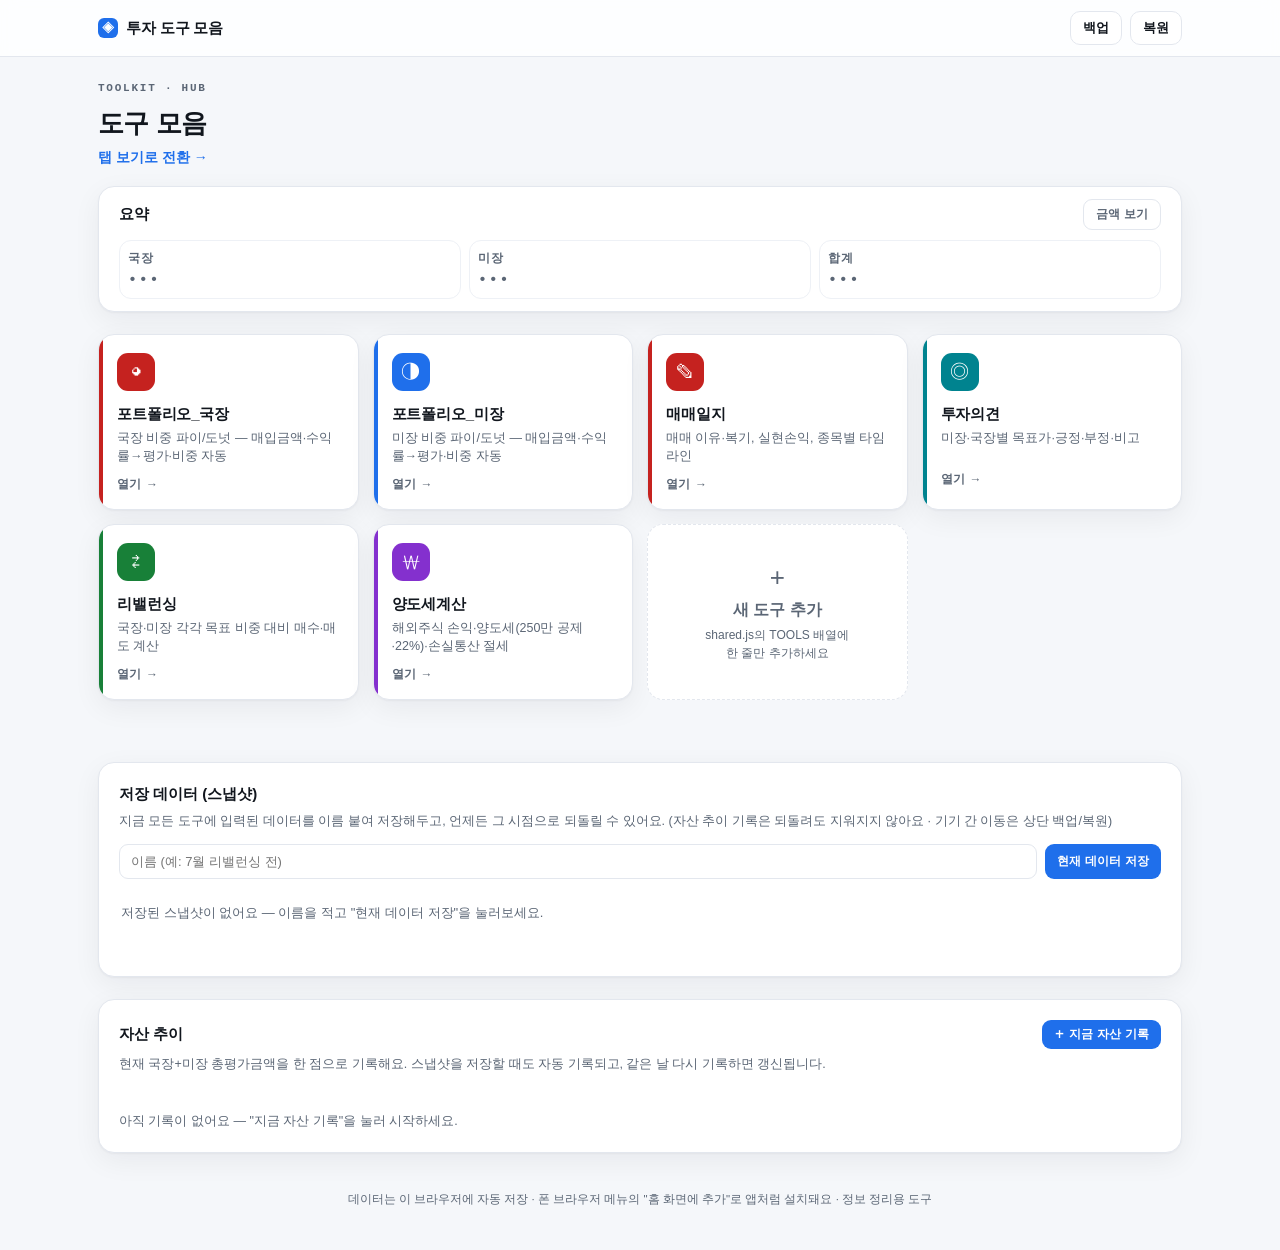
==== index.html @ b36881c7 "Add files via upload" ====
<!DOCTYPE html>
<html lang="ko">
<head>
<meta charset="UTF-8">
<meta name="viewport" content="width=device-width, initial-scale=1.0">
<title>도구 모음 · 허브</title>
<link rel="stylesheet" href="shared.css">
<link rel="manifest" href="manifest.json">
<meta name="theme-color" content="#1f6feb">
<link rel="apple-touch-icon" href="icon-180.png">
<meta name="apple-mobile-web-app-capable" content="yes">
<meta name="apple-mobile-web-app-title" content="투자도구">
<style>
  .panelbox{max-width:1120px;margin:0 auto 22px;background:#fff;border:1px solid var(--line,#e3e7ee);border-radius:16px;
    box-shadow:0 1px 2px rgba(16,22,30,.04),0 8px 28px rgba(16,22,30,.06);padding:20px}
  .panelbox h2{font-size:15px;font-weight:720;margin:0}
  .pb-head{display:flex;align-items:center;gap:10px;margin-bottom:14px;flex-wrap:wrap}
  .pb-head .sp{flex:1}
  .pb-head .meta{font:600 11.5px ui-monospace,monospace;color:var(--ink-soft,#5b6675)}
  .pbtn{border:1px solid var(--line,#e3e7ee);background:#fff;color:var(--ink-soft,#5b6675);font:600 12px system-ui;padding:6px 12px;border-radius:9px;cursor:pointer}
  .pbtn:hover{border-color:var(--accent,#1f6feb);color:var(--accent,#1f6feb)}
  .pbtn.pri{border:0;background:var(--accent,#1f6feb);color:#fff;font-weight:700}
  /* summary */
  #sumBox{transition:padding .18s ease}
  #sumBox.tight{padding:12px 20px}
  #sumBox.tight .pb-head{margin-bottom:10px}
  .sumgrid{display:grid;grid-template-columns:repeat(auto-fit,minmax(180px,1fr));gap:12px;transition:gap .18s ease}
  .sumgrid.collapsed{grid-template-columns:repeat(3,minmax(0,1fr));gap:8px}
  .sumgrid.collapsed .sumcell{padding:9px 8px}
  .sumgrid.collapsed .tv,.sumgrid.collapsed .pv,.sumgrid.collapsed .kk,.sumgrid.collapsed .s-empty{display:none}
  .sumgrid.collapsed .lb{font-size:12px}
  .sumgrid.collapsed .dots{display:block}
  .dots{display:none;font:700 15px ui-monospace,monospace;color:var(--ink-soft,#5b6675);letter-spacing:.12em;margin-top:5px}
  .sumcell{border:1px solid var(--line-soft,#eef1f6);border-radius:12px;padding:12px 14px}
  .sumcell .lb{font:700 11px ui-monospace,monospace;letter-spacing:.06em;color:var(--ink-soft,#5b6675)}
  .sumcell .tv{font:740 19px ui-monospace,monospace;margin-top:6px;white-space:nowrap}
  .sumcell .pv{font:640 13px ui-monospace,monospace;margin-top:3px;white-space:nowrap}
  .pv.pf,.tv.pf{color:#c5221f}.pv.ls,.tv.ls{color:#1f6feb}
  .sumcell .kk{font-size:10.5px;color:var(--ink-soft,#5b6675);margin-top:2px}
  .s-empty{font-size:12.5px;color:var(--ink-soft,#5b6675);margin-top:8px}
  /* history */
  .histchart{margin:2px 0 10px}
  .histchart svg{width:100%;height:auto;display:block}
  .h-empty{font-size:12.5px;color:var(--ink-soft,#5b6675);padding:6px 0 2px}
  .hrow{display:flex;align-items:center;gap:10px;padding:8px 4px;border-top:1px solid var(--line-soft,#eef1f6);font-size:12.5px}
  .hrow:first-child{border-top:0}
  .hrow .hd{font:600 12px ui-monospace,monospace;color:var(--ink-soft,#5b6675);width:88px;flex:none}
  .hrow .ht{font:700 13px ui-monospace,monospace}
  .hrow .hp{font:640 12px ui-monospace,monospace}
  .hp.pf{color:#c5221f}.hp.ls{color:#1f6feb}
  .autotag{font:700 9.5px ui-monospace,monospace;background:var(--line-soft,#eef1f6);color:var(--ink-soft,#5b6675);padding:2px 6px;border-radius:5px;margin-left:6px;vertical-align:1px}
  .hrow .hs{font:500 11px ui-monospace,monospace;color:var(--ink-soft,#5b6675)}
  .hrow .sp{flex:1}
  .hrow .hx{border:0;background:none;color:#b3bcc7;font-size:15px;cursor:pointer;border-radius:6px;padding:2px 6px}
  .hrow .hx:hover{color:#d24545;background:#fbeaea}
  /* snapshots */
  .snapnew{display:flex;gap:8px;margin-bottom:14px;flex-wrap:wrap}
  .snapnew input{flex:1;min-width:200px;font-size:13px;border:1px solid var(--line,#e3e7ee);border-radius:9px;padding:9px 11px}
  .snapnew input:focus{outline:2px solid var(--accent,#1f6feb);outline-offset:1px;border-color:transparent}
  .snaprow{display:flex;align-items:center;gap:10px;padding:11px 4px;border-top:1px solid var(--line-soft,#eef1f6)}
  .snaprow:first-child{border-top:0}
  .snapname{font-weight:680;font-size:13.5px}
  .snapmeta{font:500 11.5px ui-monospace,monospace;color:var(--ink-soft,#5b6675);margin-top:1px}
  .snapinfo{flex:1;min-width:0}
  .snaprow .sload{color:var(--accent,#1f6feb)}
  .snaprow .sdel{color:#c5221f}
  .snaprow .sdel:hover{border-color:#c5221f;background:#fdf3f2}
  .snapempty{color:var(--ink-soft,#5b6675);font-size:13px;padding:10px 2px}
  .snapmsg{font:600 12px ui-monospace,monospace;color:#188038;min-height:15px;margin-top:8px}
  .hint{font-size:12.5px;color:var(--ink-soft,#5b6675);margin:-8px 0 14px}
  @media(max-width:640px){
    body{padding:16px 10px 44px}
    input,select,textarea{font-size:16px !important}
  }
</style>
</head>
<body>
  <div id="appbar"></div>
  <div class="wrap">
    <div class="pagehead">
      <div class="eyebrow">Toolkit · Hub</div>
      <h1 class="title">도구 모음</h1>
      <p class="sub"><a href="tabs.html" style="color:var(--accent);text-decoration:none;font-weight:600">탭 보기로 전환 →</a></p>
    </div>

    <!-- 5) 요약 위젯 -->
    <section class="panelbox" id="sumBox">
      <div class="pb-head"><h2>요약</h2><span class="meta" id="sumUpd"></span><span class="sp"></span>
        <button class="pbtn" id="eyeBtn" aria-pressed="true">금액 보기</button></div>
      <div class="sumgrid" id="sumGrid"></div>
    </section>

    <div class="cards" id="cards"></div>

    <!-- 스냅샷 -->
    <section class="panelbox" style="margin-top:22px">
      <div class="pb-head"><h2>저장 데이터 (스냅샷)</h2></div>
      <p class="hint">지금 모든 도구에 입력된 데이터를 이름 붙여 저장해두고, 언제든 그 시점으로 되돌릴 수 있어요. (자산 추이 기록은 되돌려도 지워지지 않아요 · 기기 간 이동은 상단 백업/복원)</p>
      <div class="snapnew">
        <input id="snapName" placeholder="이름 (예: 7월 리밸런싱 전)">
        <button class="pbtn pri" id="snapSave">현재 데이터 저장</button>
      </div>
      <div id="snapList"></div>
      <div class="snapmsg" id="snapMsg"></div>
    </section>

    <!-- 1) 자산 추이 (맨 아래) -->
    <section class="panelbox" style="margin-top:22px">
      <div class="pb-head"><h2>자산 추이</h2><span class="sp"></span>
        <button class="pbtn pri" id="histAdd">+ 지금 자산 기록</button></div>
      <p class="hint">현재 국장+미장 총평가금액을 한 점으로 기록해요. 스냅샷을 저장할 때도 자동 기록되고, 같은 날 다시 기록하면 갱신됩니다.</p>
      <div class="histchart" id="histChart"></div>
      <div id="histList"></div>
    </section>

  </div>
  <div class="foot">데이터는 이 브라우저에 자동 저장 · 폰 브라우저 메뉴의 "홈 화면에 추가"로 앱처럼 설치돼요 · 정보 정리용 도구</div>

  <script src="shared.js"></script>
  <script>
    mountAppbar("hub");
    const box = document.getElementById("cards");
    APP.TOOLS.forEach(t => {
      const a = document.createElement("a");
      a.className = "card"; a.href = t.file;
      a.innerHTML =
        '<span class="stripe" style="background:'+t.accent+'"></span>' +
        '<span class="glyph" style="background:'+t.accent+'">'+(t.glyph||"◆")+'</span>' +
        '<div class="nm">'+t.name+'</div>' +
        '<div class="ds">'+(t.desc||"")+'</div>' +
        '<div class="go">열기 →</div>';
      box.appendChild(a);
    });
    const hint = document.createElement("div");
    hint.className = "card ghost";
    hint.innerHTML = '<div class="plus">+</div><div style="margin-top:8px;font-weight:600">새 도구 추가</div>'+
      '<div style="font-size:12px;margin-top:4px">shared.js의 TOOLS 배열에<br>한 줄만 추가하세요</div>';
    box.appendChild(hint);

    (function(){
      const SKEY="toolkit:snapshots", HKEY="toolkit:history", EYE="toolkit:hub-hide";
      const $=id=>document.getElementById(id);
      const esc=s=>String(s).replace(/[&<>"]/g,c=>({"&":"&amp;","<":"&lt;",">":"&gt;",'"':"&quot;"}[c]));
      const p2=n=>String(n).padStart(2,"0");
      const fmtTs=ts=>{const d=new Date(ts);return d.getFullYear()+"-"+p2(d.getMonth()+1)+"-"+p2(d.getDate())+" "+p2(d.getHours())+":"+p2(d.getMinutes());};
      const fmtD=ts=>{const d=new Date(ts);return d.getFullYear()+"-"+p2(d.getMonth()+1)+"-"+p2(d.getDate());};
      const won=n=>"₩"+Math.round(Number(n)||0).toLocaleString("ko-KR");
      let HIDE=localStorage.getItem(EYE)!=="0";  // 기본값: 숨김
      const amt=v=>HIDE?"•••••":v;

      /* ---- 파이 합계 읽기 ---- */
      function pieTotals(key){try{const s=localStorage.getItem(key);if(!s)return null;
        const o=JSON.parse(s);const arr=Array.isArray(o)?o:(o.data||[]);
        if(!Array.isArray(arr)||!arr.length)return null;
        let ev=0,buy=0;arr.forEach(x=>{const a=Number(x.amount)||0,r=Number(x.roi)||0;
          const e=(x.eval!=null&&x.eval!=="")?Number(x.eval):a*(1+r/100);ev+=e;buy+=a;});
        return {ev,buy,updatedAt:(o&&o.updatedAt)||null};}catch(e){return null;}}

      /* ---- 5) 요약 위젯 ---- */
      function cell(label,t){
        if(!t)return '<div class="sumcell"><div class="lb">'+label+'</div><div class="dots">•••</div><div class="s-empty">데이터 없음 — 포트폴리오에 입력하세요</div></div>';
        const pnl=t.ev-t.buy, pct=t.buy>0?pnl/t.buy*100:0, c=pnl>=0?"pf":"ls", sg=pnl>=0?"+":"-";
        const pnlTxt=sg+"₩"+Math.round(Math.abs(pnl)).toLocaleString("ko-KR")+" ("+(pnl>=0?"+":"")+pct.toFixed(1)+"%)";
        return '<div class="sumcell"><div class="lb">'+label+'</div>'+
          '<div class="dots">•••</div>'+
          '<div class="tv">'+won(t.ev)+'</div>'+
          '<div class="pv '+c+'">'+pnlTxt+'</div>'+
          '<div class="kk">총평가 · 손익</div></div>';
      }
      function renderSummary(){
        const kr=pieTotals("toolkit:pie1"), us=pieTotals("toolkit:pie-us");
        let tot=null;
        if(kr||us)tot={ev:(kr?kr.ev:0)+(us?us.ev:0),buy:(kr?kr.buy:0)+(us?us.buy:0)};
        $("sumGrid").innerHTML=cell("국장",kr)+cell("미장",us)+cell("합계",tot);
        const ts=Math.max(kr&&kr.updatedAt||0,us&&us.updatedAt||0);
        $("sumUpd").textContent=(HIDE||!ts)?"":("마지막 업데이트: "+fmtTs(ts));
        $("sumGrid").classList.toggle("collapsed",HIDE);
        $("sumBox").classList.toggle("tight",HIDE);
        $("eyeBtn").textContent=HIDE?"금액 보기":"금액 숨기기";
        $("eyeBtn").setAttribute("aria-pressed",HIDE?"true":"false");
      }
      $("eyeBtn").addEventListener("click",()=>{HIDE=!HIDE;
        try{localStorage.setItem(EYE,HIDE?"1":"0");}catch(e){}
        renderSummary();renderHistory();});

      /* ---- 1) 자산 추이 ---- */
      function readHist(){try{const s=localStorage.getItem(HKEY);const a=s?JSON.parse(s):[];return Array.isArray(a)?a:[];}catch(e){return [];}}
      function writeHist(a){try{localStorage.setItem(HKEY,JSON.stringify(a));}catch(e){}}
      function record(silent){
        const kr=pieTotals("toolkit:pie1"), us=pieTotals("toolkit:pie-us");
        if(!kr&&!us){if(!silent)alert("기록할 데이터가 없어요 — 포트폴리오에 종목을 입력한 뒤 기록해 주세요.");return;}
        const e={id:Date.now().toString(36),ts:Date.now(),kr:kr?Math.round(kr.ev):0,us:us?Math.round(us.ev):0,
          krBuy:kr?Math.round(kr.buy):0,usBuy:us?Math.round(us.buy):0};
        e.total=e.kr+e.us; e.totalBuy=e.krBuy+e.usBuy;
        let h=readHist().filter(x=>fmtD(x.ts)!==fmtD(e.ts));
        h.push(e);h.sort((a,b)=>a.ts-b.ts);writeHist(h);renderHistory();
      }
      $("histAdd").addEventListener("click",()=>record(false));
      function chartSvg(h){
        if(h.length<2)return '<div class="h-empty">'+(h.length===1?"기록 1개 — 다음 기록부터 선이 그려져요.":"")+'</div>';
        const W=640,H=150,P=26;
        const hb=h.filter(x=>x.totalBuy!=null);
        const xs=h.map(x=>x.ts),ys=h.map(x=>x.total).concat(hb.map(x=>x.totalBuy));
        const x0=Math.min.apply(null,xs),x1=Math.max.apply(null,xs);
        const y0=Math.min.apply(null,ys),y1=Math.max.apply(null,ys);
        const xr=(x1-x0)||1, yr=(y1-y0)||1;
        const px=t=>P+(t-x0)/xr*(W-2*P), py=v=>H-P-(v-y0)/yr*(H-2*P-6);
        const pts=h.map(x=>px(x.ts).toFixed(1)+","+py(x.total).toFixed(1)).join(" ");
        const dots=h.map(x=>'<circle cx="'+px(x.ts).toFixed(1)+'" cy="'+py(x.total).toFixed(1)+'" r="3.4" fill="#1f6feb"/>').join("");
        const last=h[h.length-1];
        const lx=Math.min(px(last.ts),W-P-4), ly=Math.max(py(last.total)-10,12);
        const ptsB=hb.map(x=>px(x.ts).toFixed(1)+","+py(x.totalBuy).toFixed(1)).join(" ");
        const buyLine=hb.length>=2?'<polyline points="'+ptsB+'" fill="none" stroke="#9aa4b0" stroke-width="2" stroke-dasharray="5 4" stroke-linejoin="round"/>':'';
        return '<svg viewBox="0 0 '+W+' '+H+'" role="img" aria-label="자산 추이">'+
          '<text x="'+P+'" y="13" font-size="10" font-family="monospace" fill="#1f6feb">— 평가</text>'+
          (hb.length>=2?'<text x="'+(P+52)+'" y="13" font-size="10" font-family="monospace" fill="#9aa4b0">--- 매입</text>':'')+
          buyLine+
          '<polyline points="'+pts+'" fill="none" stroke="#1f6feb" stroke-width="2.5" stroke-linejoin="round" stroke-linecap="round"/>'+dots+
          '<text x="'+P+'" y="'+(H-8)+'" font-size="10" font-family="monospace" fill="#5b6675">'+fmtD(x0)+'</text>'+
          '<text x="'+(W-P)+'" y="'+(H-8)+'" font-size="10" font-family="monospace" fill="#5b6675" text-anchor="end">'+fmtD(x1)+'</text>'+
          '<text x="'+lx+'" y="'+ly+'" font-size="11" font-weight="700" font-family="monospace" fill="#11161d" text-anchor="end">'+esc(amt(won(last.total)))+'</text>'+
          '</svg>';
      }
      function renderHistory(){
        const h=readHist();
        $("histChart").innerHTML=chartSvg(h);
        const recent=h.slice().reverse().slice(0,12);
        $("histList").innerHTML=recent.length?recent.map(x=>
          '<div class="hrow"><span class="hd">'+fmtD(x.ts)+'</span>'+
          '<span class="ht">'+esc(amt(won(x.total)))+'</span>'+
          (x.totalBuy!=null?'<span class="hp '+((x.total-x.totalBuy)>=0?'pf':'ls')+'">'+esc(amt(((x.total-x.totalBuy)>=0?'+':'-')+"₩"+Math.abs(x.total-x.totalBuy).toLocaleString("ko-KR")))+'</span>':'')+
          '<span class="hs">국장 '+esc(amt(won(x.kr)))+' · 미장 '+esc(amt(won(x.us)))+'</span>'+
          '<span class="sp"></span><button class="hx" data-hdel="'+x.id+'" title="이 기록 삭제">×</button></div>').join("")
          +(h.length>12?'<div class="h-empty">외 '+(h.length-12)+'개 기록</div>':'')
          :'<div class="h-empty">아직 기록이 없어요 — "지금 자산 기록"을 눌러 시작하세요.</div>';
      }
      $("histList").addEventListener("click",e=>{const b=e.target.closest("[data-hdel]");if(!b)return;
        if(!confirm("이 날짜의 기록을 삭제할까요?"))return;
        writeHist(readHist().filter(x=>x.id!==b.dataset.hdel));renderHistory();});

      /* ---- 스냅샷 ---- */
      function readSnaps(){try{const s=localStorage.getItem(SKEY);const a=s?JSON.parse(s):[];return Array.isArray(a)?a:[];}catch(e){return [];}}
      function writeSnaps(a,silent){try{localStorage.setItem(SKEY,JSON.stringify(a));return true;}
        catch(e){if(!silent)alert("저장 공간이 부족해요. 오래된 스냅샷을 삭제하고 다시 시도해 주세요.");return false;}}
      function collect(){const d={};for(let i=0;i<localStorage.length;i++){const k=localStorage.key(i);
        if(k&&k.indexOf("toolkit:")===0&&k!==SKEY&&k!==HKEY)d[k]=localStorage.getItem(k);}return d;}
      function setMsg(m){$("snapMsg").textContent=m||"";}
      function renderSnaps(){
        const list=$("snapList"),snaps=readSnaps();
        if(!snaps.length){list.innerHTML='<div class="snapempty">저장된 스냅샷이 없어요 — 이름을 적고 "현재 데이터 저장"을 눌러보세요.</div>';return;}
        list.innerHTML=snaps.map(s=>
          '<div class="snaprow">'+
            '<div class="snapinfo"><div class="snapname">'+esc(s.name)+(s.auto?'<span class="autotag">자동</span>':'')+'</div>'+
            '<div class="snapmeta">'+fmtTs(s.ts)+' · '+Object.keys(s.data||{}).length+'개 항목</div></div>'+
            '<button class="pbtn sload" data-load="'+s.id+'">불러오기</button>'+
            '<button class="pbtn sdel" data-del="'+s.id+'">삭제</button>'+
          '</div>').join("");
      }
      $("snapSave").addEventListener("click",()=>{
        const data=collect();
        if(!Object.keys(data).length){alert("저장할 데이터가 없어요. 도구에 값을 입력한 뒤 저장해 주세요.");return;}
        const name=$("snapName").value.trim()||("스냅샷 "+fmtTs(Date.now()));
        const snaps=readSnaps();
        snaps.unshift({id:Date.now().toString(36)+Math.random().toString(36).slice(2,6),name,ts:Date.now(),data});
        if(writeSnaps(snaps)){$("snapName").value="";renderSnaps();record(true);
          setMsg('"'+name+'" 저장 완료 (자산 추이에도 기록됨)');setTimeout(()=>setMsg(""),3500);}
      });
      $("snapList").addEventListener("click",e=>{
        const ld=e.target.closest("[data-load]"), dl=e.target.closest("[data-del]");
        const snaps=readSnaps();
        if(ld){
          const s=snaps.find(x=>x.id===ld.dataset.load);if(!s)return;
          if(!confirm('"'+s.name+'" ('+fmtTs(s.ts)+') 시점으로 되돌릴까요?\n\n지금 도구들에 입력된 데이터가 이 스냅샷 내용으로 바뀝니다.\n(현재 상태가 필요하면 먼저 저장해 두세요)'))return;
          const del=[];for(let i=0;i<localStorage.length;i++){const k=localStorage.key(i);
            if(k&&k.indexOf("toolkit:")===0&&k!==SKEY&&k!==HKEY)del.push(k);}
          del.forEach(k=>localStorage.removeItem(k));
          Object.keys(s.data||{}).forEach(k=>{try{localStorage.setItem(k,s.data[k]);}catch(e){}});
          renderSummary();
          setMsg('"'+s.name+'" 시점으로 복원했어요 — 각 도구를 열면 해당 데이터가 보여요');
        }
        if(dl){
          const s=snaps.find(x=>x.id===dl.dataset.del);if(!s)return;
          if(!confirm('"'+s.name+'" 스냅샷을 삭제할까요? 되돌릴 수 없어요.'))return;
          writeSnaps(snaps.filter(x=>x.id!==s.id));renderSnaps();setMsg("삭제했어요");setTimeout(()=>setMsg(""),3000);
        }
      });

      /* 주 1회 자동 스냅샷 + 자산 기록 */
      (function(){
        const AK="toolkit:autosnap-ts";
        const last=Number(localStorage.getItem(AK)||0);
        if(Date.now()-last<7*86400000)return;
        const d=collect();if(!Object.keys(d).length)return;
        let snaps=readSnaps();
        snaps.unshift({id:Date.now().toString(36)+"a",name:"자동 저장 "+fmtD(Date.now()),ts:Date.now(),auto:true,data:d});
        const autos=snaps.filter(s=>s.auto);
        if(autos.length>4){const drop=new Set(autos.slice(4).map(s=>s.id));snaps=snaps.filter(s=>!drop.has(s.id));}
        if(writeSnaps(snaps,true)){try{localStorage.setItem(AK,String(Date.now()));}catch(e){}record(true);}
      })();
      renderSummary();renderHistory();renderSnaps();
    })();

    if("serviceWorker" in navigator){addEventListener("load",()=>navigator.serviceWorker.register("./sw.js").catch(()=>{}));}
  </script>
</body>
</html>
---- shared.css ----
/* ============================================================
   shared.css  —  공통 디자인 토큰 & UI 기본 요소
   모든 도구 페이지 / 허브 / 탭이 이 파일 하나를 공유합니다.
   색·폰트를 바꾸려면 :root 값만 고치면 전부 반영돼요.
   ============================================================ */
:root{
  --ink:#11161d; --ink-soft:#5b6675;
  --line:#e3e7ee; --line-soft:#eef1f6;
  --panel:#ffffff; --canvas:#f5f7fa;
  --accent:#1f6feb; --ok:#1a7f5a; --warn:#c2772a; --danger:#d24545;
  --radius:16px; --radius-sm:10px;
  --shadow:0 1px 2px rgba(16,22,30,.04),0 8px 28px rgba(16,22,30,.06);
  --mono:ui-monospace,"SF Mono","Cascadia Mono","Segoe UI Mono",Consolas,monospace;
  --sans:ui-sans-serif,-apple-system,"Segoe UI","Apple SD Gothic Neo","Malgun Gothic",Roboto,sans-serif;
}
*{box-sizing:border-box}
html,body{margin:0}
body{font-family:var(--sans);color:var(--ink);background:var(--canvas);
  -webkit-font-smoothing:antialiased;line-height:1.5}
a{color:inherit}
.wrap{max-width:1120px;margin:0 auto;padding:0 18px}

/* ---- app bar (공통 헤더) ---- */
.appbar{position:sticky;top:0;z-index:20;background:rgba(255,255,255,.82);
  backdrop-filter:saturate(1.4) blur(8px);border-bottom:1px solid var(--line)}
.appbar-in{max-width:1120px;margin:0 auto;padding:11px 18px;display:flex;align-items:center;gap:12px}
.appbar .brand{font-weight:740;font-size:15px;letter-spacing:-.01em;display:flex;align-items:center;gap:8px}
.appbar .brand .mark{width:20px;height:20px;border-radius:6px;background:var(--accent);
  display:inline-grid;place-items:center;color:#fff;font:800 12px var(--mono)}
.appbar .back{font-size:13px;color:var(--ink-soft);text-decoration:none;padding:5px 9px;border-radius:8px}
.appbar .back:hover{background:var(--line-soft);color:var(--ink)}
.appbar .spacer{flex:1}
.appbar .acts{display:flex;gap:8px}

/* ---- buttons ---- */
.btn{font:600 13px var(--sans);border:1px solid var(--line);background:#fff;color:var(--ink);
  padding:7px 12px;border-radius:var(--radius-sm);cursor:pointer;transition:.15s}
.btn:hover{border-color:var(--accent);color:var(--accent)}
.btn.solid{background:var(--ink);color:#fff;border-color:var(--ink)}
.btn.solid:hover{opacity:.9;color:#fff}
.btn:focus-visible{outline:2px solid var(--accent);outline-offset:2px}

/* ---- header block ---- */
.pagehead{padding:26px 0 18px}
.eyebrow{font:600 11px/1 var(--mono);letter-spacing:.16em;text-transform:uppercase;color:var(--ink-soft);margin-bottom:10px}
h1.title{font-size:26px;font-weight:760;letter-spacing:-.02em;margin:0 0 4px}
.sub{color:var(--ink-soft);font-size:14px;margin:0}

/* ---- panel & fields ---- */
.panel{background:var(--panel);border:1px solid var(--line);border-radius:var(--radius);box-shadow:var(--shadow)}
.field{font-family:var(--sans);font-size:13px;border:1px solid var(--line);background:#fff;
  border-radius:9px;padding:8px 10px;color:var(--ink);width:100%}
.field:focus{outline:2px solid var(--accent);outline-offset:1px;border-color:transparent}

/* ---- tool cards (hub) ---- */
.cards{display:grid;grid-template-columns:repeat(auto-fill,minmax(240px,1fr));gap:14px;padding-bottom:40px}
.card{position:relative;display:block;text-decoration:none;background:var(--panel);
  border:1px solid var(--line);border-radius:var(--radius);box-shadow:var(--shadow);
  padding:18px 18px 16px;overflow:hidden;transition:transform .16s,box-shadow .16s}
.card:hover{transform:translateY(-2px);box-shadow:0 2px 4px rgba(16,22,30,.05),0 16px 40px rgba(16,22,30,.10)}
.card .stripe{position:absolute;left:0;top:0;bottom:0;width:4px}
.card .glyph{width:38px;height:38px;border-radius:11px;display:grid;place-items:center;
  font-size:19px;color:#fff;margin-bottom:12px}
.card .nm{font-weight:720;font-size:15px;letter-spacing:-.01em}
.card .ds{color:var(--ink-soft);font-size:12.5px;margin-top:3px;min-height:2.6em}
.card .go{margin-top:10px;font:600 12px var(--mono);color:var(--ink-soft)}
.card:hover .go{color:var(--accent)}
.card.ghost{border-style:dashed;box-shadow:none;color:var(--ink-soft);display:flex;
  flex-direction:column;justify-content:center;align-items:center;text-align:center;min-height:150px}
.card.ghost:hover{transform:none;border-color:var(--accent);color:var(--accent)}
.card.ghost .plus{font-size:26px;font-weight:400;line-height:1}

/* ---- tabs (tab shell) ---- */
.tabbar{display:flex;gap:4px;overflow-x:auto;padding:8px 0 0}
.tab{white-space:nowrap;font:600 13px var(--sans);border:0;background:none;color:var(--ink-soft);
  padding:9px 14px;border-radius:9px 9px 0 0;cursor:pointer;border-bottom:2px solid transparent}
.tab[aria-selected="true"]{color:var(--ink);border-bottom-color:var(--accent);background:var(--panel)}
.frame-wrap{background:var(--panel);border:1px solid var(--line);border-top:0;
  border-radius:0 0 var(--radius) var(--radius);overflow:hidden;box-shadow:var(--shadow)}
.frame-wrap iframe{display:block;width:100%;height:calc(100vh - 150px);min-height:520px;border:0}

.foot{color:var(--ink-soft);font-size:11.5px;text-align:center;padding:16px 0 40px}
@media(prefers-reduced-motion:reduce){*{transition:none!important}}
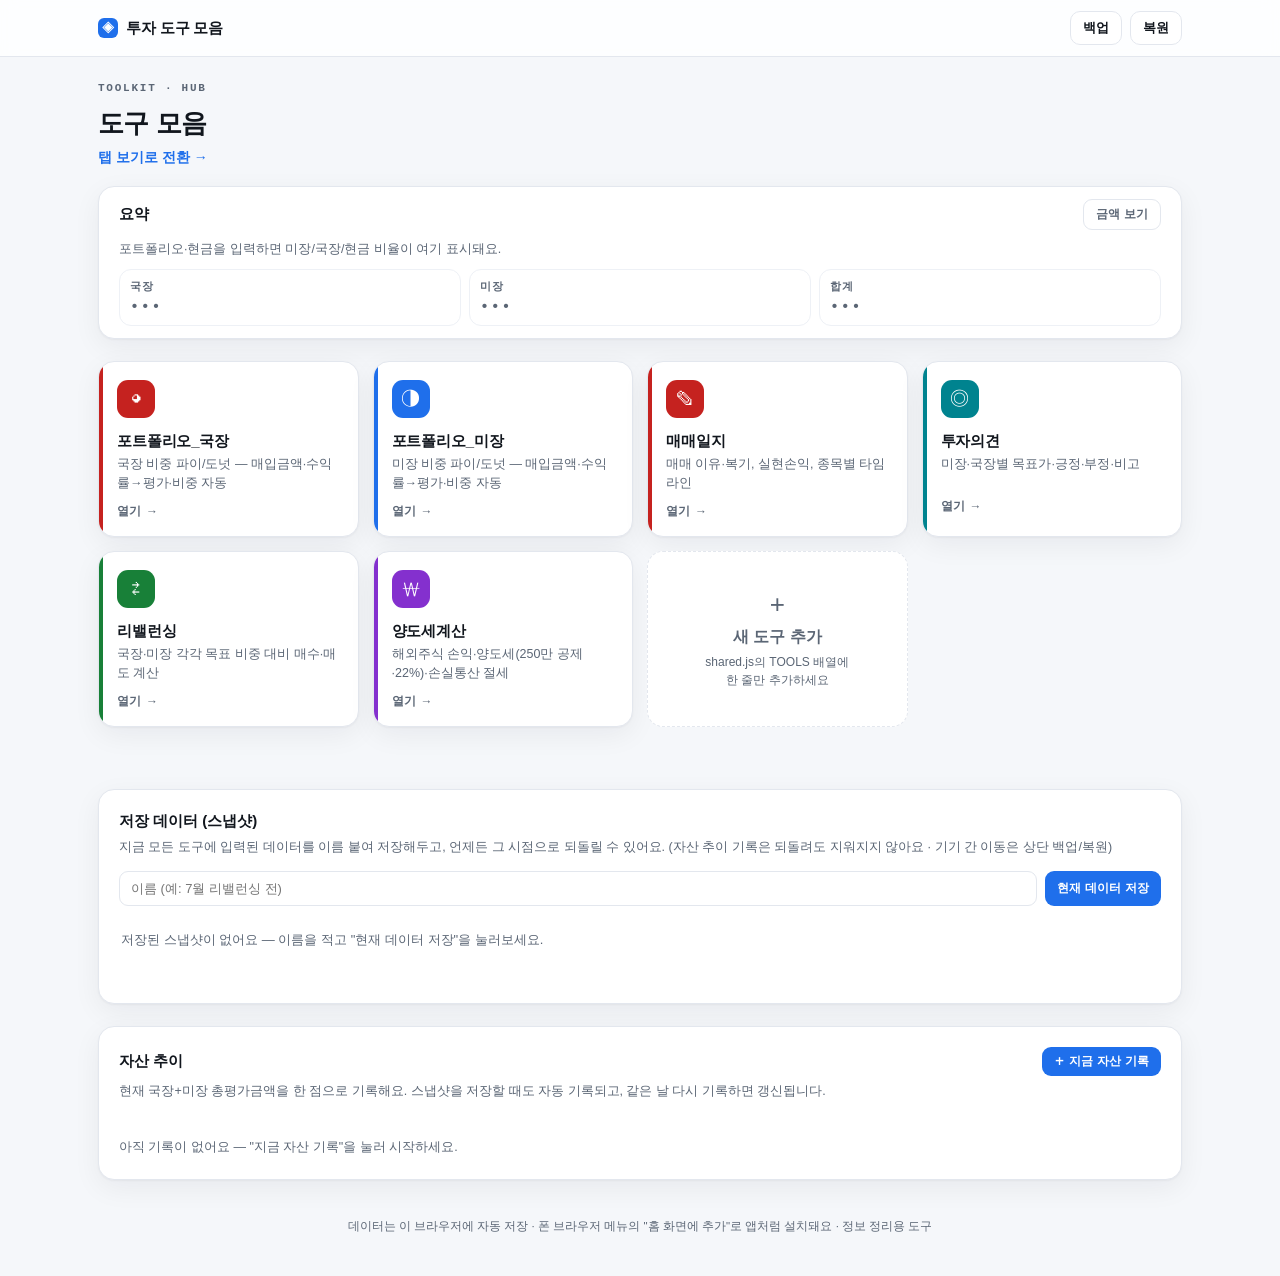
==== commit c9a4a7e0: "Add files via upload" ====
--- a/index.html
+++ b/index.html
@@ -24,12 +24,24 @@
   #sumBox{transition:padding .18s ease}
   #sumBox.tight{padding:12px 20px}
   #sumBox.tight .pb-head{margin-bottom:10px}
-  .sumgrid{display:grid;grid-template-columns:repeat(auto-fit,minmax(180px,1fr));gap:12px;transition:gap .18s ease}
-  .sumgrid.collapsed{grid-template-columns:repeat(3,minmax(0,1fr));gap:8px}
-  .sumgrid.collapsed .sumcell{padding:9px 8px}
-  .sumgrid.collapsed .tv,.sumgrid.collapsed .pv,.sumgrid.collapsed .kk,.sumgrid.collapsed .s-empty{display:none}
-  .sumgrid.collapsed .lb{font-size:12px}
+  #sumBox.tight .allobar{margin-bottom:10px}
+  .sumgrid{display:grid;grid-template-columns:repeat(3,minmax(0,1fr));gap:8px}
+  .sumgrid .sumcell{padding:9px 10px}
+  .sumcell .tv{font:740 16px ui-monospace,monospace;margin-top:4px}
+  .sumcell .pv{font:640 11.5px ui-monospace,monospace;margin-top:2px}
+  .sumcell .kk{display:none}
+  .sumgrid.collapsed .tv,.sumgrid.collapsed .pv,.sumgrid.collapsed .s-empty{display:none}
   .sumgrid.collapsed .dots{display:block}
+  /* 비율 막대 */
+  .allobar{margin:2px 0 14px}
+  .allobar .track{display:flex;height:22px;border-radius:7px;overflow:hidden;background:var(--line-soft,#eef1f6)}
+  .allobar .seg{height:100%}
+  .allobar .lg{display:flex;flex-wrap:wrap;gap:12px 16px;margin-top:9px}
+  .allobar .lg .it{display:flex;align-items:center;gap:6px;font-size:12px;color:#27313d}
+  .allobar .lg .sw{width:10px;height:10px;border-radius:3px;flex:none}
+  .allobar .lg .pc{font:700 12px ui-monospace,monospace}
+  .allobar .lg .am{font:500 11px ui-monospace,monospace;color:var(--ink-soft,#5b6675)}
+  .allobar .empty{font-size:12.5px;color:var(--ink-soft,#5b6675)}
   .dots{display:none;font:700 15px ui-monospace,monospace;color:var(--ink-soft,#5b6675);letter-spacing:.12em;margin-top:5px}
   .sumcell{border:1px solid var(--line-soft,#eef1f6);border-radius:12px;padding:12px 14px}
   .sumcell .lb{font:700 11px ui-monospace,monospace;letter-spacing:.06em;color:var(--ink-soft,#5b6675)}
@@ -87,6 +99,7 @@
     <section class="panelbox" id="sumBox">
       <div class="pb-head"><h2>요약</h2><span class="meta" id="sumUpd"></span><span class="sp"></span>
         <button class="pbtn" id="eyeBtn" aria-pressed="true">금액 보기</button></div>
+      <div class="allobar" id="alloBar"></div>
       <div class="sumgrid" id="sumGrid"></div>
     </section>
 
@@ -154,30 +167,52 @@
         if(!Array.isArray(arr)||!arr.length)return null;
         let ev=0,buy=0;arr.forEach(x=>{const a=Number(x.amount)||0,r=Number(x.roi)||0;
           const e=(x.eval!=null&&x.eval!=="")?Number(x.eval):a*(1+r/100);ev+=e;buy+=a;});
-        return {ev,buy,updatedAt:(o&&o.updatedAt)||null};}catch(e){return null;}}
+        const cash=(o&&o.cash)||{};
+        return {ev,buy,updatedAt:(o&&o.updatedAt)||null,
+          cashKrwTotal:Number(cash.krwTotal)||0, cashUsdKrw:(Number(cash.usd)||0)*(Number(cash.rate)||0), cashKrwOnly:Number(cash.krw)||0};}catch(e){return null;}}
 
       /* ---- 5) 요약 위젯 ---- */
       function cell(label,t){
-        if(!t)return '<div class="sumcell"><div class="lb">'+label+'</div><div class="dots">•••</div><div class="s-empty">데이터 없음 — 포트폴리오에 입력하세요</div></div>';
+        if(!t)return '<div class="sumcell"><div class="lb">'+label+'</div><div class="dots">•••</div><div class="s-empty">없음</div></div>';
+        const asset=t.ev+(t.cashKrwTotal||0);
         const pnl=t.ev-t.buy, pct=t.buy>0?pnl/t.buy*100:0, c=pnl>=0?"pf":"ls", sg=pnl>=0?"+":"-";
         const pnlTxt=sg+"₩"+Math.round(Math.abs(pnl)).toLocaleString("ko-KR")+" ("+(pnl>=0?"+":"")+pct.toFixed(1)+"%)";
-        return '<div class="sumcell"><div class="lb">'+label+'</div>'+
+        return '<div class="sumcell"><div class="lb">'+label+' 총자산</div>'+
           '<div class="dots">•••</div>'+
-          '<div class="tv">'+won(t.ev)+'</div>'+
-          '<div class="pv '+c+'">'+pnlTxt+'</div>'+
-          '<div class="kk">총평가 · 손익</div></div>';
+          '<div class="tv">'+won(asset)+'</div>'+
+          '<div class="pv '+c+'" title="주식 손익">'+pnlTxt+'</div></div>';
       }
       function renderSummary(){
         const kr=pieTotals("toolkit:pie1"), us=pieTotals("toolkit:pie-us");
         let tot=null;
-        if(kr||us)tot={ev:(kr?kr.ev:0)+(us?us.ev:0),buy:(kr?kr.buy:0)+(us?us.buy:0)};
+        if(kr||us)tot={ev:(kr?kr.ev:0)+(us?us.ev:0),buy:(kr?kr.buy:0)+(us?us.buy:0),
+          cashKrwTotal:(kr?kr.cashKrwTotal:0)+(us?us.cashKrwTotal:0)};
         $("sumGrid").innerHTML=cell("국장",kr)+cell("미장",us)+cell("합계",tot);
+        renderAllo(kr,us);
         const ts=Math.max(kr&&kr.updatedAt||0,us&&us.updatedAt||0);
         $("sumUpd").textContent=(HIDE||!ts)?"":("마지막 업데이트: "+fmtTs(ts));
         $("sumGrid").classList.toggle("collapsed",HIDE);
         $("sumBox").classList.toggle("tight",HIDE);
         $("eyeBtn").textContent=HIDE?"금액 보기":"금액 숨기기";
         $("eyeBtn").setAttribute("aria-pressed",HIDE?"true":"false");
+      }
+      function renderAllo(kr,us){
+        const usdCash=(us?us.cashUsdKrw:0);
+        const krwCash=(kr?kr.cashKrwTotal:0)+(us?us.cashKrwOnly:0);
+        const segs=[
+          {k:"국장 주식", v:(kr?kr.ev:0), c:"#c5221f"},
+          {k:"미장 주식", v:(us?us.ev:0), c:"#1f6feb"},
+          {k:"현금·달러", v:usdCash,      c:"#188038"},
+          {k:"현금·원화", v:krwCash,      c:"#8a94a3"},
+        ].filter(s=>s.v>0);
+        const total=segs.reduce((a,b)=>a+b.v,0);
+        const el=$("alloBar");
+        if(total<=0){el.innerHTML='<div class="empty">포트폴리오·현금을 입력하면 미장/국장/현금 비율이 여기 표시돼요.</div>';return;}
+        const bar=segs.map(s=>'<div class="seg" style="width:'+(s.v/total*100)+'%;background:'+s.c+'" title="'+s.k+' '+(s.v/total*100).toFixed(1)+'%"></div>').join("");
+        const lg=segs.map(s=>'<span class="it"><span class="sw" style="background:'+s.c+'"></span>'+s.k+
+          ' <span class="pc">'+(s.v/total*100).toFixed(1)+'%</span>'+
+          (HIDE?'':' <span class="am">'+won(s.v)+'</span>')+'</span>').join("");
+        el.innerHTML='<div class="track">'+bar+'</div><div class="lg">'+lg+'</div>';
       }
       $("eyeBtn").addEventListener("click",()=>{HIDE=!HIDE;
         try{localStorage.setItem(EYE,HIDE?"1":"0");}catch(e){}
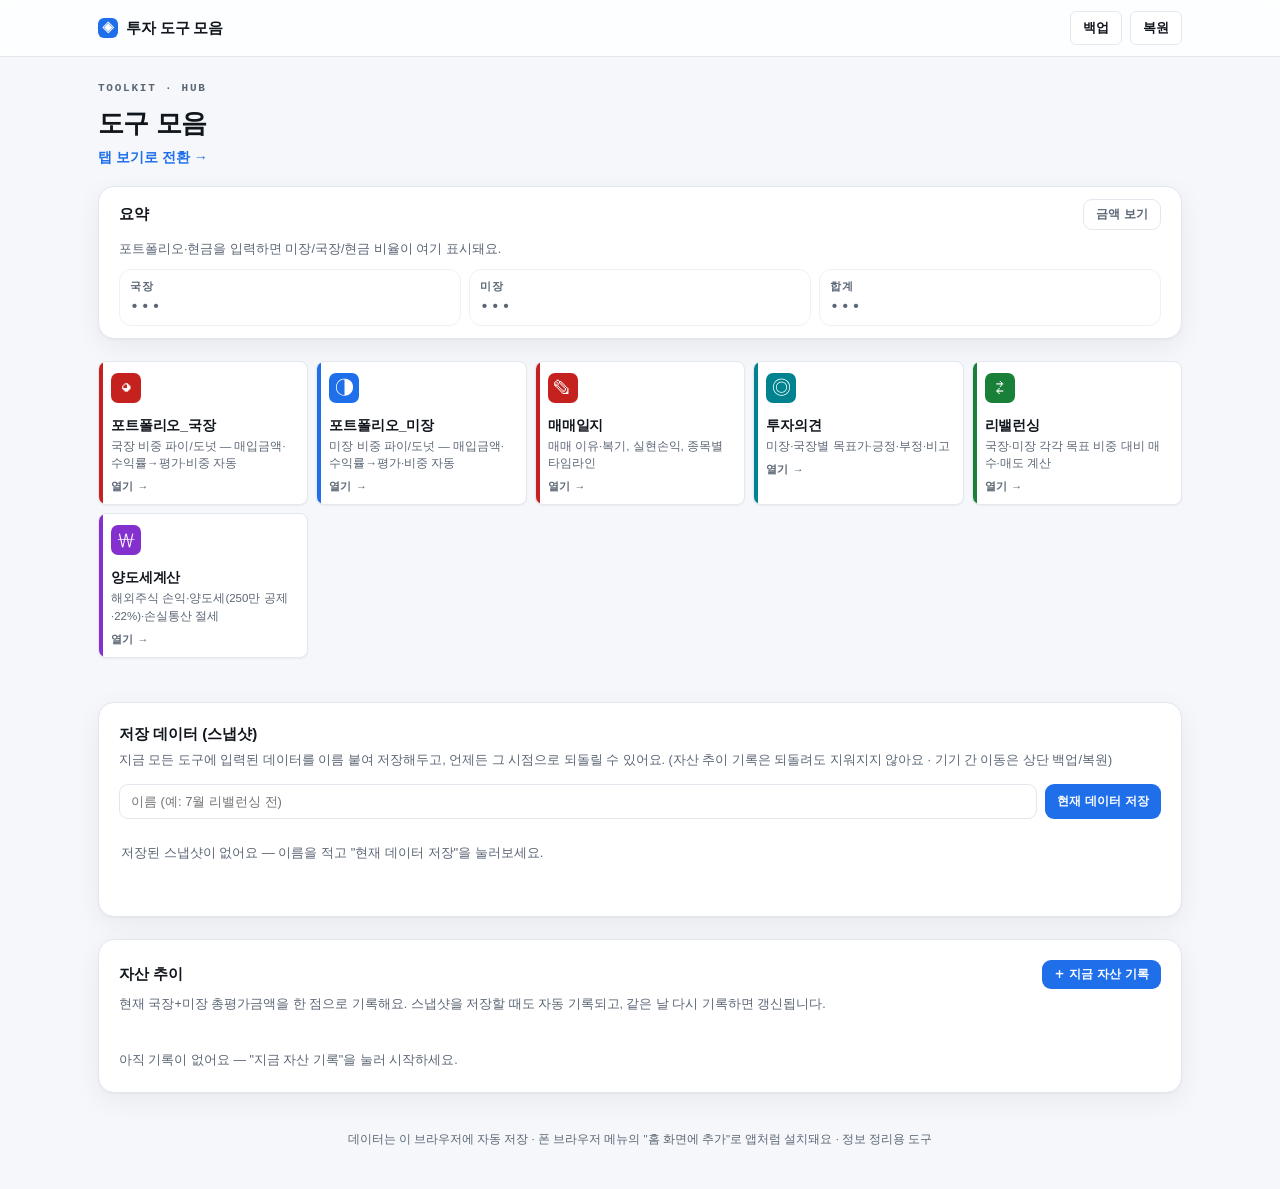
==== commit 642d491a: "Add files via upload" ====
--- a/index.html
+++ b/index.html
@@ -26,9 +26,20 @@
   #sumBox.tight .pb-head{margin-bottom:10px}
   #sumBox.tight .allobar{margin-bottom:10px}
   .sumgrid{display:grid;grid-template-columns:repeat(3,minmax(0,1fr));gap:8px}
-  .sumgrid .sumcell{padding:9px 10px}
-  .sumcell .tv{font:740 16px ui-monospace,monospace;margin-top:4px}
-  .sumcell .pv{font:640 11.5px ui-monospace,monospace;margin-top:2px}
+  .sumgrid .sumcell{padding:9px 10px;min-width:0}
+  .sumcell .lb,.sumcell .tv,.sumcell .pv{white-space:nowrap;overflow:hidden;text-overflow:ellipsis}
+  @media(max-width:640px){
+    .sumgrid{grid-template-columns:1fr;gap:6px}
+    .sumgrid .sumcell{display:flex;align-items:baseline;gap:8px;padding:8px 10px}
+    .sumcell .lb{font-size:11px;width:74px;flex:none;margin:0}
+    .sumcell .dots{margin:0}
+    .sumcell .tv{font-size:15px;margin:0}
+    .sumcell .pv{margin:0 0 0 auto;font-size:11px}
+    .allobar .lg{gap:6px 12px}
+    .allobar .lg .it{font-size:11px}
+  }
+  .sumcell .tv{font:740 14px ui-monospace,monospace;margin-top:3px;overflow:hidden;text-overflow:ellipsis}
+  .sumcell .pv{font:640 10.5px ui-monospace,monospace;margin-top:2px;overflow:hidden;text-overflow:ellipsis}
   .sumcell .kk{display:none}
   .sumgrid.collapsed .tv,.sumgrid.collapsed .pv,.sumgrid.collapsed .s-empty{display:none}
   .sumgrid.collapsed .dots{display:block}
@@ -42,6 +53,10 @@
   .allobar .lg .pc{font:700 12px ui-monospace,monospace}
   .allobar .lg .am{font:500 11px ui-monospace,monospace;color:var(--ink-soft,#5b6675)}
   .allobar .empty{font-size:12.5px;color:var(--ink-soft,#5b6675)}
+  .allobar .ccy{display:flex;flex-wrap:wrap;gap:10px 18px;margin-top:8px;padding-top:8px;border-top:1px dashed var(--line,#e3e7ee)}
+  .allobar .ccy .it{display:flex;align-items:center;gap:6px;font-size:12px;color:#27313d}
+  .allobar .ccy .sw{width:10px;height:10px;border-radius:3px}
+  .allobar .ccy .pc{font:700 12px ui-monospace,monospace}
   .dots{display:none;font:700 15px ui-monospace,monospace;color:var(--ink-soft,#5b6675);letter-spacing:.12em;margin-top:5px}
   .sumcell{border:1px solid var(--line-soft,#eef1f6);border-radius:12px;padding:12px 14px}
   .sumcell .lb{font:700 11px ui-monospace,monospace;letter-spacing:.06em;color:var(--ink-soft,#5b6675)}
@@ -54,15 +69,15 @@
   .histchart{margin:2px 0 10px}
   .histchart svg{width:100%;height:auto;display:block}
   .h-empty{font-size:12.5px;color:var(--ink-soft,#5b6675);padding:6px 0 2px}
-  .hrow{display:flex;align-items:center;gap:10px;padding:8px 4px;border-top:1px solid var(--line-soft,#eef1f6);font-size:12.5px}
+  .hrow{display:grid;grid-template-columns:auto auto auto 1fr auto;align-items:center;gap:4px 8px;padding:8px 2px;border-top:1px solid var(--line-soft,#eef1f6);font-size:11.5px}
   .hrow:first-child{border-top:0}
-  .hrow .hd{font:600 12px ui-monospace,monospace;color:var(--ink-soft,#5b6675);width:88px;flex:none}
-  .hrow .ht{font:700 13px ui-monospace,monospace}
-  .hrow .hp{font:640 12px ui-monospace,monospace}
+  .hrow .hd{font:600 11px ui-monospace,monospace;color:var(--ink-soft,#5b6675);white-space:nowrap}
+  .hrow .ht{font:700 12px ui-monospace,monospace;white-space:nowrap}
+  .hrow .hp{font:640 11px ui-monospace,monospace;white-space:nowrap}
   .hp.pf{color:#c5221f}.hp.ls{color:#1f6feb}
   .autotag{font:700 9.5px ui-monospace,monospace;background:var(--line-soft,#eef1f6);color:var(--ink-soft,#5b6675);padding:2px 6px;border-radius:5px;margin-left:6px;vertical-align:1px}
-  .hrow .hs{font:500 11px ui-monospace,monospace;color:var(--ink-soft,#5b6675)}
-  .hrow .sp{flex:1}
+  .hrow .hs{font:500 10px ui-monospace,monospace;color:var(--ink-soft,#5b6675);grid-column:1/-1;overflow:hidden;text-overflow:ellipsis;white-space:nowrap;margin-top:-2px}
+  .hrow .sp{display:none}
   .hrow .hx{border:0;background:none;color:#b3bcc7;font-size:15px;cursor:pointer;border-radius:6px;padding:2px 6px}
   .hrow .hx:hover{color:#d24545;background:#fbeaea}
   /* snapshots */
@@ -144,11 +159,7 @@
         '<div class="go">열기 →</div>';
       box.appendChild(a);
     });
-    const hint = document.createElement("div");
-    hint.className = "card ghost";
-    hint.innerHTML = '<div class="plus">+</div><div style="margin-top:8px;font-weight:600">새 도구 추가</div>'+
-      '<div style="font-size:12px;margin-top:4px">shared.js의 TOOLS 배열에<br>한 줄만 추가하세요</div>';
-    box.appendChild(hint);
+    /* (새 도구 추가 카드 제거) */
 
     (function(){
       const SKEY="toolkit:snapshots", HKEY="toolkit:history", EYE="toolkit:hub-hide";
@@ -177,7 +188,7 @@
         const asset=t.ev+(t.cashKrwTotal||0);
         const pnl=t.ev-t.buy, pct=t.buy>0?pnl/t.buy*100:0, c=pnl>=0?"pf":"ls", sg=pnl>=0?"+":"-";
         const pnlTxt=sg+"₩"+Math.round(Math.abs(pnl)).toLocaleString("ko-KR")+" ("+(pnl>=0?"+":"")+pct.toFixed(1)+"%)";
-        return '<div class="sumcell"><div class="lb">'+label+' 총자산</div>'+
+        return '<div class="sumcell"><div class="lb">'+label+'</div>'+
           '<div class="dots">•••</div>'+
           '<div class="tv">'+won(asset)+'</div>'+
           '<div class="pv '+c+'" title="주식 손익">'+pnlTxt+'</div></div>';
@@ -212,7 +223,13 @@
         const lg=segs.map(s=>'<span class="it"><span class="sw" style="background:'+s.c+'"></span>'+s.k+
           ' <span class="pc">'+(s.v/total*100).toFixed(1)+'%</span>'+
           (HIDE?'':' <span class="am">'+won(s.v)+'</span>')+'</span>').join("");
-        el.innerHTML='<div class="track">'+bar+'</div><div class="lg">'+lg+'</div>';
+        // 원화 vs 외화(달러) 비중: 미장 주식+달러현금 = 외화, 국장 주식+원화현금 = 원화
+        const foreign=(us?us.ev:0)+usdCash;
+        const domestic=(kr?kr.ev:0)+krwCash;
+        const ft=foreign+domestic;
+        const ccy=ft>0?('<div class="ccy"><span class="it"><span class="sw" style="background:#11161d"></span>원화 자산 <span class="pc">'+(domestic/ft*100).toFixed(1)+'%</span></span>'+
+          '<span class="it"><span class="sw" style="background:#c2772a"></span>외화(달러) 자산 <span class="pc">'+(foreign/ft*100).toFixed(1)+'%</span></span></div>'):'';
+        el.innerHTML='<div class="track">'+bar+'</div><div class="lg">'+lg+'</div>'+ccy;
       }
       $("eyeBtn").addEventListener("click",()=>{HIDE=!HIDE;
         try{localStorage.setItem(EYE,HIDE?"1":"0");}catch(e){}
@@ -263,9 +280,9 @@
         $("histList").innerHTML=recent.length?recent.map(x=>
           '<div class="hrow"><span class="hd">'+fmtD(x.ts)+'</span>'+
           '<span class="ht">'+esc(amt(won(x.total)))+'</span>'+
-          (x.totalBuy!=null?'<span class="hp '+((x.total-x.totalBuy)>=0?'pf':'ls')+'">'+esc(amt(((x.total-x.totalBuy)>=0?'+':'-')+"₩"+Math.abs(x.total-x.totalBuy).toLocaleString("ko-KR")))+'</span>':'')+
-          '<span class="hs">국장 '+esc(amt(won(x.kr)))+' · 미장 '+esc(amt(won(x.us)))+'</span>'+
-          '<span class="sp"></span><button class="hx" data-hdel="'+x.id+'" title="이 기록 삭제">×</button></div>').join("")
+          (x.totalBuy!=null?'<span class="hp '+((x.total-x.totalBuy)>=0?'pf':'ls')+'">'+esc(amt(((x.total-x.totalBuy)>=0?'+':'-')+"₩"+Math.abs(x.total-x.totalBuy).toLocaleString("ko-KR")))+'</span>':'<span></span>')+
+          '<span class="sp"></span><button class="hx" data-hdel="'+x.id+'" title="이 기록 삭제">×</button>'+
+          '<span class="hs">국장 '+esc(amt(won(x.kr)))+' · 미장 '+esc(amt(won(x.us)))+'</span></div>').join("")
           +(h.length>12?'<div class="h-empty">외 '+(h.length-12)+'개 기록</div>':'')
           :'<div class="h-empty">아직 기록이 없어요 — "지금 자산 기록"을 눌러 시작하세요.</div>';
       }
@@ -335,7 +352,17 @@
       renderSummary();renderHistory();renderSnaps();
     })();
 
-    if("serviceWorker" in navigator){addEventListener("load",()=>navigator.serviceWorker.register("./sw.js").catch(()=>{}));}
+    if("serviceWorker" in navigator){addEventListener("load",()=>{
+      navigator.serviceWorker.register("./sw.js").then(reg=>{
+        function prompt(nw){nw&&nw.postMessage&&nw.postMessage("skipWaiting");}
+        if(reg.waiting)prompt(reg.waiting);
+        reg.addEventListener("updatefound",()=>{const nw=reg.installing;if(!nw)return;
+          nw.addEventListener("statechange",()=>{if(nw.state==="installed"&&navigator.serviceWorker.controller)prompt(nw);});});
+        setInterval(()=>reg.update(),60000);
+      }).catch(()=>{});
+      let refreshing=false;
+      navigator.serviceWorker.addEventListener("controllerchange",()=>{if(refreshing)return;refreshing=true;location.reload();});
+    });}
   </script>
 </body>
 </html>
--- a/shared.css
+++ b/shared.css
@@ -8,8 +8,9 @@
   --line:#e3e7ee; --line-soft:#eef1f6;
   --panel:#ffffff; --canvas:#f5f7fa;
   --accent:#1f6feb; --ok:#1a7f5a; --warn:#c2772a; --danger:#d24545;
-  --radius:16px; --radius-sm:10px;
-  --shadow:0 1px 2px rgba(16,22,30,.04),0 8px 28px rgba(16,22,30,.06);
+  --radius:8px; --radius-sm:6px;
+  --shadow:0 1px 2px rgba(16,22,30,.05);
+  --radius-btn:6px;
   --mono:ui-monospace,"SF Mono","Cascadia Mono","Segoe UI Mono",Consolas,monospace;
   --sans:ui-sans-serif,-apple-system,"Segoe UI","Apple SD Gothic Neo","Malgun Gothic",Roboto,sans-serif;
 }
@@ -53,17 +54,17 @@
 .field:focus{outline:2px solid var(--accent);outline-offset:1px;border-color:transparent}
 
 /* ---- tool cards (hub) ---- */
-.cards{display:grid;grid-template-columns:repeat(auto-fill,minmax(240px,1fr));gap:14px;padding-bottom:40px}
+.cards{display:grid;grid-template-columns:repeat(auto-fill,minmax(210px,1fr));gap:8px;padding-bottom:22px}
 .card{position:relative;display:block;text-decoration:none;background:var(--panel);
   border:1px solid var(--line);border-radius:var(--radius);box-shadow:var(--shadow);
-  padding:18px 18px 16px;overflow:hidden;transition:transform .16s,box-shadow .16s}
+  padding:11px 12px 10px;overflow:hidden;transition:transform .1s,box-shadow .1s}
 .card:hover{transform:translateY(-2px);box-shadow:0 2px 4px rgba(16,22,30,.05),0 16px 40px rgba(16,22,30,.10)}
 .card .stripe{position:absolute;left:0;top:0;bottom:0;width:4px}
-.card .glyph{width:38px;height:38px;border-radius:11px;display:grid;place-items:center;
+.card .glyph{width:30px;height:30px;border-radius:7px;display:grid;place-items:center;
   font-size:19px;color:#fff;margin-bottom:12px}
-.card .nm{font-weight:720;font-size:15px;letter-spacing:-.01em}
-.card .ds{color:var(--ink-soft);font-size:12.5px;margin-top:3px;min-height:2.6em}
-.card .go{margin-top:10px;font:600 12px var(--mono);color:var(--ink-soft)}
+.card .nm{font-weight:720;font-size:14px;letter-spacing:-.01em}
+.card .ds{color:var(--ink-soft);font-size:11.5px;margin-top:2px;min-height:0;display:-webkit-box;-webkit-line-clamp:2;-webkit-box-orient:vertical;overflow:hidden}
+.card .go{margin-top:7px;font:600 11px var(--mono);color:var(--ink-soft)}
 .card:hover .go{color:var(--accent)}
 .card.ghost{border-style:dashed;box-shadow:none;color:var(--ink-soft);display:flex;
   flex-direction:column;justify-content:center;align-items:center;text-align:center;min-height:150px}
@@ -81,3 +82,16 @@
 
 .foot{color:var(--ink-soft);font-size:11.5px;text-align:center;padding:16px 0 40px}
 @media(prefers-reduced-motion:reduce){*{transition:none!important}}
+
+/* ---- 모바일: 한 화면에 담기 ---- */
+@media(max-width:640px){
+  .cards{grid-template-columns:1fr 1fr;gap:7px;padding-bottom:14px}
+  .card{padding:9px 10px 9px}
+  .card .glyph{width:26px;height:26px;font-size:14px}
+  .card .nm{font-size:12.5px;margin-top:5px}
+  .card .ds{-webkit-line-clamp:2;font-size:10.5px}
+  .card .go{display:none}
+  .pagehead{padding:12px 0 8px}
+  h1.title{font-size:19px}
+  .appbar-in{padding:8px 12px}
+}
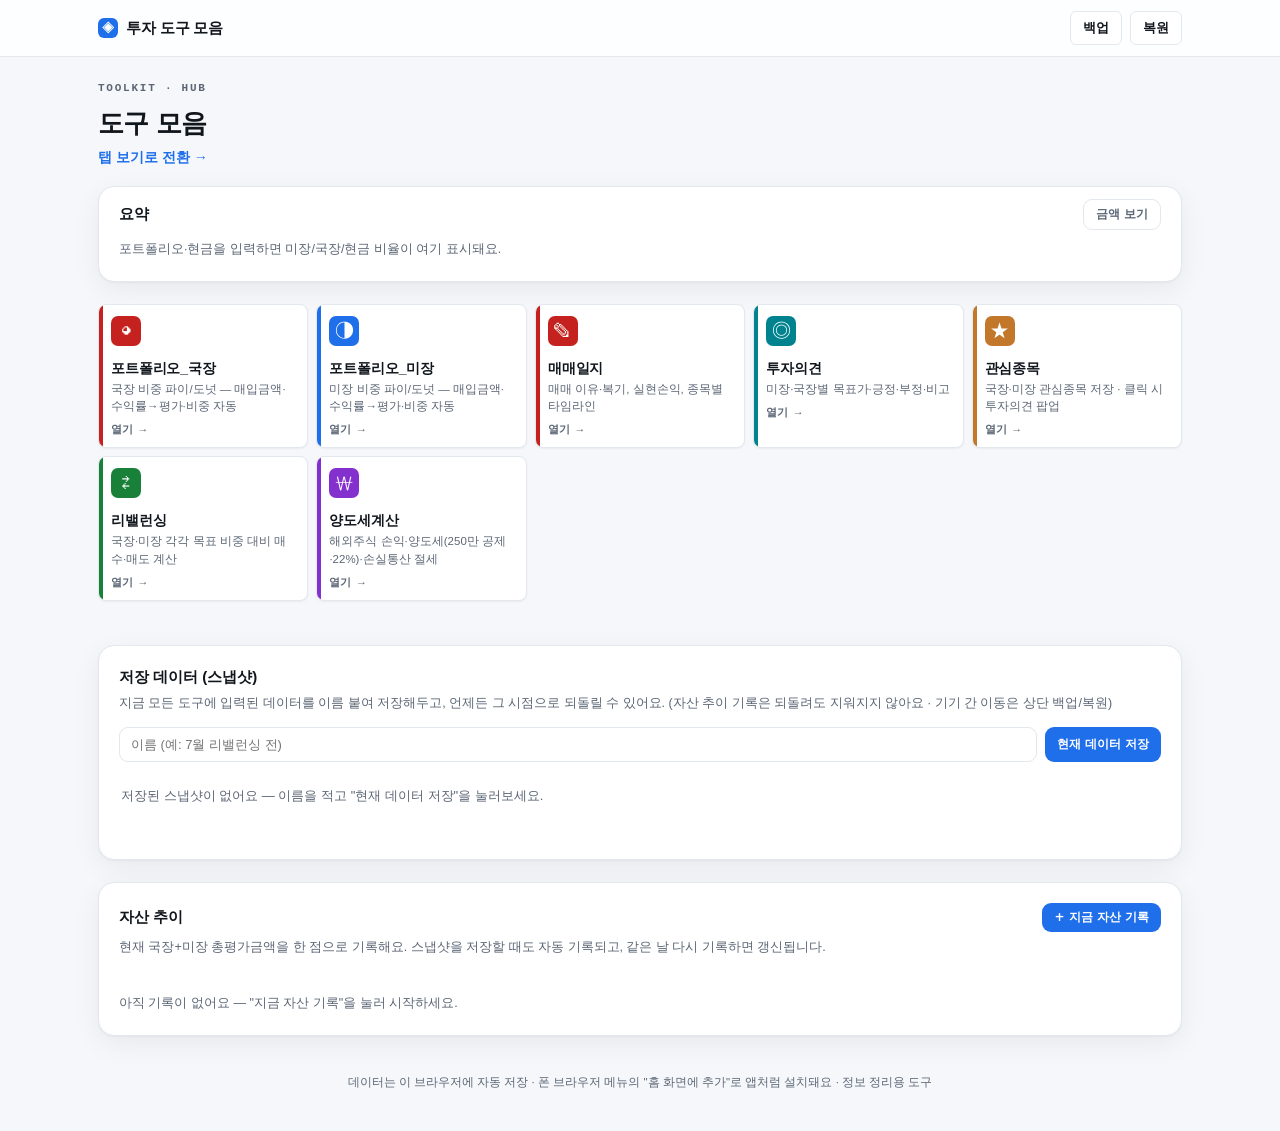
==== commit 503d2a1d: "Add files via upload" ====
--- a/index.html
+++ b/index.html
@@ -198,7 +198,7 @@
         let tot=null;
         if(kr||us)tot={ev:(kr?kr.ev:0)+(us?us.ev:0),buy:(kr?kr.buy:0)+(us?us.buy:0),
           cashKrwTotal:(kr?kr.cashKrwTotal:0)+(us?us.cashKrwTotal:0)};
-        $("sumGrid").innerHTML=cell("국장",kr)+cell("미장",us)+cell("합계",tot);
+        $("sumGrid").innerHTML="";  /* 국장/미장/합계 칸 제거 — 비율 막대만 표시 */
         renderAllo(kr,us);
         const ts=Math.max(kr&&kr.updatedAt||0,us&&us.updatedAt||0);
         $("sumUpd").textContent=(HIDE||!ts)?"":("마지막 업데이트: "+fmtTs(ts));
